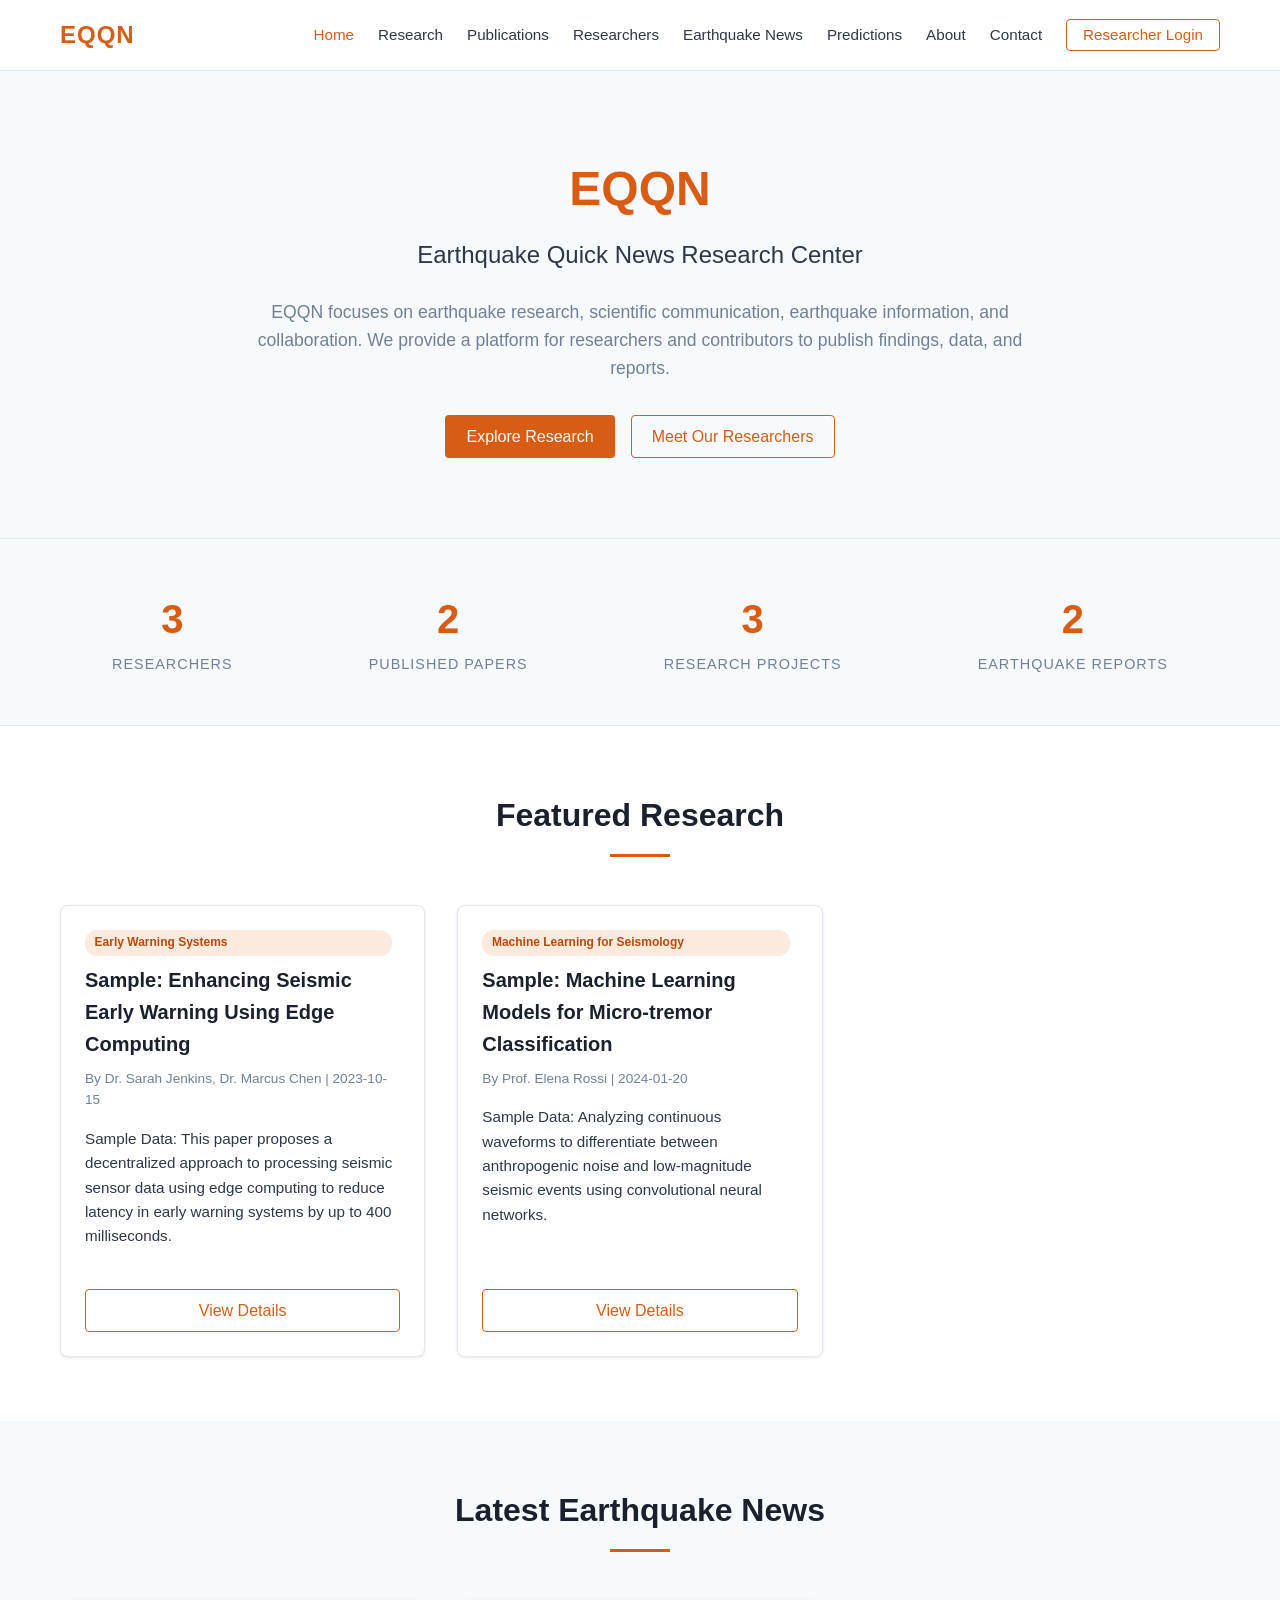
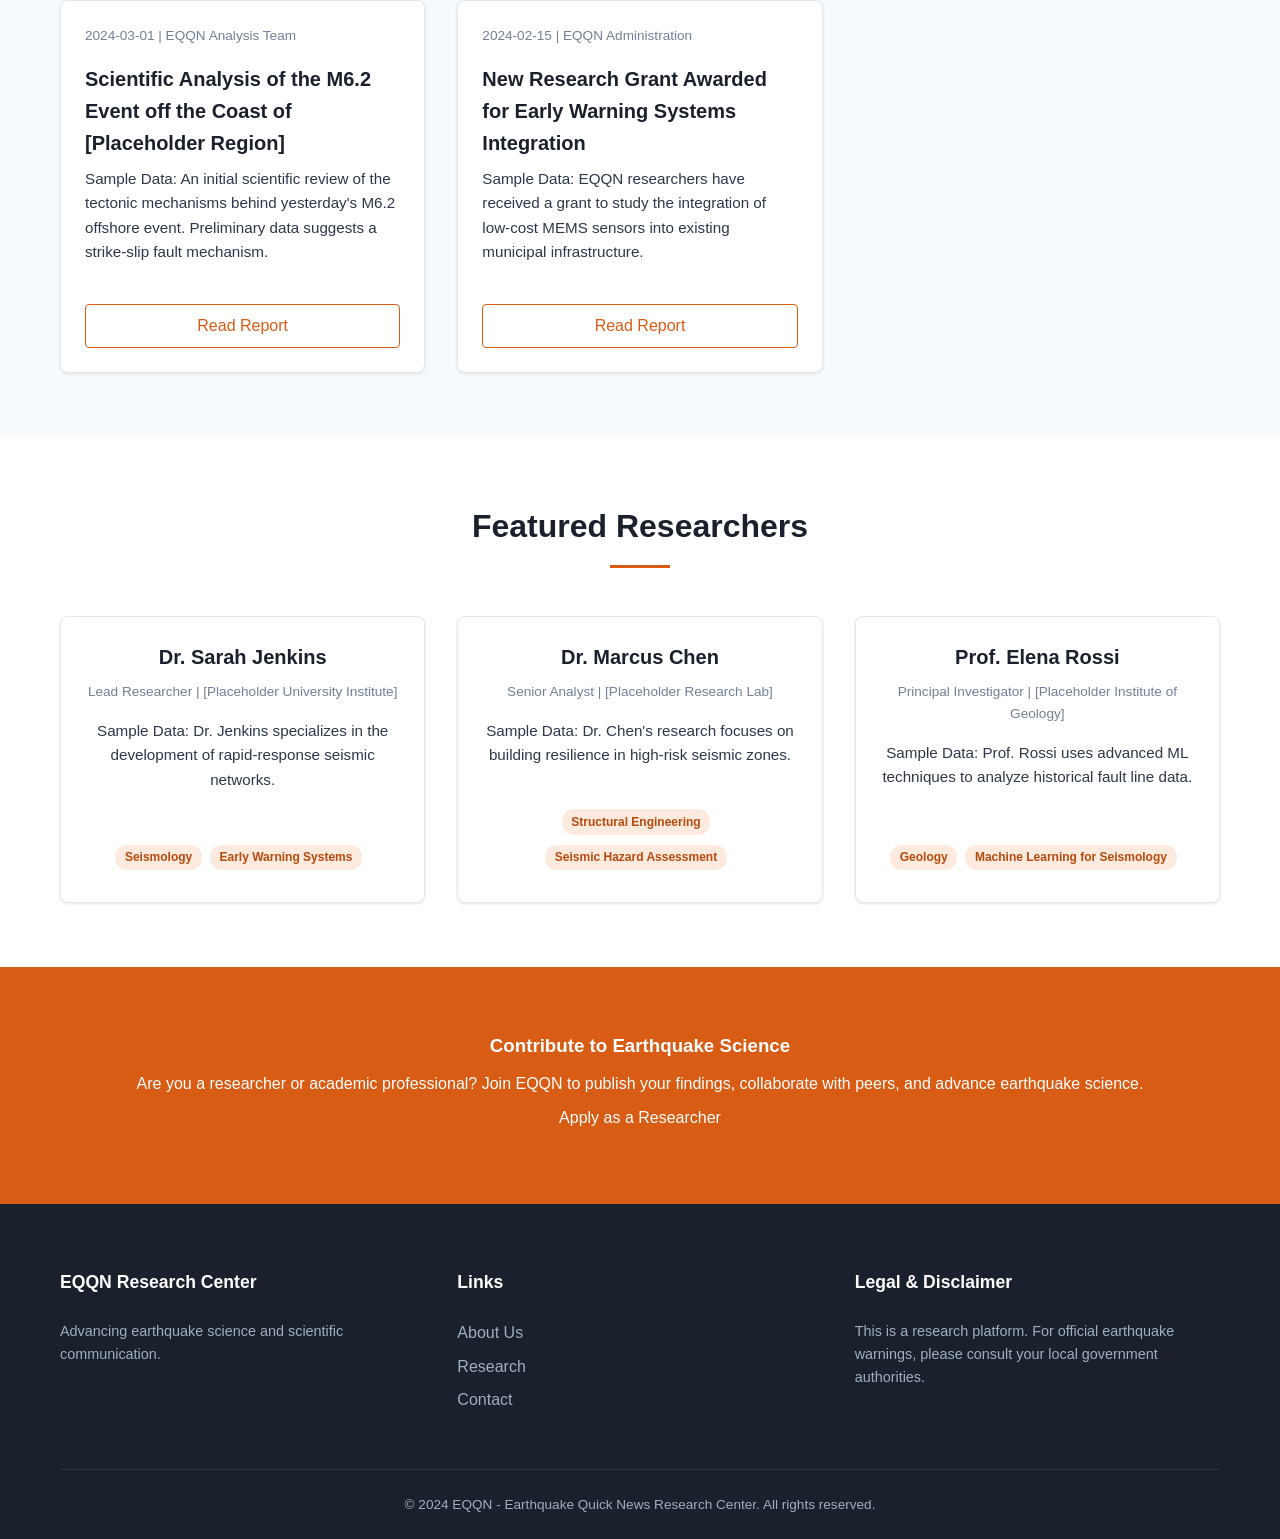
==== index.html @ 04d07c06 "Initial commit: Complete static EQQN site with UI, JSON data, and mock auth dashboard" ====
<!DOCTYPE html>
<html lang="en">
<head>
    <meta charset="UTF-8">
    <meta name="viewport" content="width=device-width, initial-scale=1.0">
    <title>EQQN | Earthquake Quick News Research Center</title>
    <meta name="description" content="EQQN is an earthquake research and information organization where researchers publish earthquake-related research, findings, news, and datasets.">
    <link rel="stylesheet" href="css/style.css">
    <link rel="stylesheet" href="css/responsive.css">
</head>
<body>
    <header>
        <div class="container">
            <div class="logo">
                <a href="index.html"><strong>EQQN</strong></a>
            </div>
            <nav id="main-nav">
                <ul>
                    <li><a href="index.html" class="active">Home</a></li>
                    <li><a href="research.html">Research</a></li>
                    <li><a href="publications.html">Publications</a></li>
                    <li><a href="researchers.html">Researchers</a></li>
                    <li><a href="news.html">Earthquake News</a></li>
                    <li><a href="predictions.html">Predictions</a></li>
                    <li><a href="about.html">About</a></li>
                    <li><a href="contact.html">Contact</a></li>
                    <li><a href="login.html" class="btn-login" id="nav-login-btn">Researcher Login</a></li>
                </ul>
                <button class="mobile-menu-btn" id="mobile-menu-btn" aria-label="Toggle Menu">&#9776;</button>
            </nav>
        </div>
    </header>

    <main>
        <!-- Hero Section -->
        <section class="hero">
            <div class="container">
                <h1>EQQN</h1>
                <h2>Earthquake Quick News Research Center</h2>
                <p>EQQN focuses on earthquake research, scientific communication, earthquake information, and collaboration. We provide a platform for researchers and contributors to publish findings, data, and reports.</p>
                <div class="hero-buttons">
                    <a href="research.html" class="btn btn-primary">Explore Research</a>
                    <a href="researchers.html" class="btn btn-secondary">Meet Our Researchers</a>
                </div>
            </div>
        </section>

        <!-- Statistics Section -->
        <section class="statistics bg-light">
            <div class="container" id="stats-container">
                <!-- Injected via JS -->
                <div class="stat-box"><span class="stat-number">--</span><span class="stat-label">Researchers</span></div>
                <div class="stat-box"><span class="stat-number">--</span><span class="stat-label">Published Papers</span></div>
                <div class="stat-box"><span class="stat-number">--</span><span class="stat-label">Research Projects</span></div>
                <div class="stat-box"><span class="stat-number">--</span><span class="stat-label">Earthquake Reports</span></div>
            </div>
        </section>

        <!-- Featured Research Section -->
        <section class="featured-research">
            <div class="container">
                <h3 class="section-title">Featured Research</h3>
                <div class="grid-container" id="featured-research-container">
                    <!-- Injected via JS -->
                    <p class="loading-text">Loading research...</p>
                </div>
            </div>
        </section>

        <!-- Latest Earthquake News Section -->
        <section class="latest-news bg-light">
            <div class="container">
                <h3 class="section-title">Latest Earthquake News</h3>
                <div class="grid-container" id="latest-news-container">
                    <!-- Injected via JS -->
                    <p class="loading-text">Loading news...</p>
                </div>
            </div>
        </section>

        <!-- Featured Researchers Section -->
        <section class="featured-researchers">
            <div class="container">
                <h3 class="section-title">Featured Researchers</h3>
                <div class="grid-container" id="featured-researchers-container">
                    <!-- Injected via JS -->
                    <p class="loading-text">Loading researchers...</p>
                </div>
            </div>
        </section>

        <!-- Call to Research -->
        <section class="call-to-action bg-accent">
            <div class="container text-center">
                <h3>Contribute to Earthquake Science</h3>
                <p>Are you a researcher or academic professional? Join EQQN to publish your findings, collaborate with peers, and advance earthquake science.</p>
                <a href="contact.html" class="btn btn-primary">Apply as a Researcher</a>
            </div>
        </section>
    </main>

    <footer>
        <div class="container">
            <div class="footer-grid">
                <div class="footer-col">
                    <h4>EQQN Research Center</h4>
                    <p>Advancing earthquake science and scientific communication.</p>
                </div>
                <div class="footer-col">
                    <h4>Links</h4>
                    <ul>
                        <li><a href="about.html">About Us</a></li>
                        <li><a href="research.html">Research</a></li>
                        <li><a href="contact.html">Contact</a></li>
                    </ul>
                </div>
                <div class="footer-col">
                    <h4>Legal & Disclaimer</h4>
                    <p>This is a research platform. For official earthquake warnings, please consult your local government authorities.</p>
                </div>
            </div>
            <div class="footer-bottom">
                <p>&copy; 2024 EQQN - Earthquake Quick News Research Center. All rights reserved.</p>
            </div>
        </div>
    </footer>

    <script src="js/main.js"></script>
    <script src="js/auth.js"></script>
</body>
</html>
---- css/style.css ----
/*
  EQQN Research Center
  Main Stylesheet
*/

:root {
    /* Brand Colors - Professional scientific orange theme */
    --primary-color: #d95c14;
    --primary-dark: #b84a0d;
    --primary-light: #fbeadd;

    /* Neutrals */
    --text-main: #2d3748;
    --text-muted: #718096;
    --bg-main: #ffffff;
    --bg-light: #f7fafc;
    --bg-dark: #1a202c;
    --border-color: #e2e8f0;

    /* Functional */
    --success: #38a169;
    --warning: #dd6b20;
    --danger: #e53e3e;
    --info: #3182ce;

    /* Typography */
    --font-sans: 'Segoe UI', Roboto, Helvetica, Arial, sans-serif;
    --font-serif: 'Georgia', 'Times New Roman', serif;

    /* UI */
    --radius-sm: 4px;
    --radius-md: 8px;
    --shadow-sm: 0 1px 3px rgba(0,0,0,0.1);
    --shadow-md: 0 4px 6px rgba(0,0,0,0.05);
    --transition: all 0.2s ease;
}

* {
    box-sizing: border-box;
    margin: 0;
    padding: 0;
}

body {
    font-family: var(--font-sans);
    color: var(--text-main);
    line-height: 1.6;
    background-color: var(--bg-main);
}

h1, h2, h3, h4, h5, h6 {
    color: var(--bg-dark);
    margin-bottom: 0.5em;
    font-weight: 600;
}

a {
    color: var(--primary-color);
    text-decoration: none;
    transition: var(--transition);
}

a:hover {
    color: var(--primary-dark);
}

/* Layout Utilities */
.container {
    max-width: 1200px;
    margin: 0 auto;
    padding: 0 20px;
}

.text-center { text-align: center; }
.text-sm { font-size: 0.875rem; }
.text-muted { color: var(--text-muted); }
.mb-3 { margin-bottom: 1rem; }
.mt-3 { margin-top: 1rem; }
.bg-light { background-color: var(--bg-light); }
.bg-accent { background-color: var(--primary-color); color: white; }
.bg-accent h3, .bg-accent p { color: white; }

/* Buttons */
.btn {
    display: inline-block;
    padding: 0.5rem 1.25rem;
    border-radius: var(--radius-sm);
    font-weight: 500;
    cursor: pointer;
    text-align: center;
    transition: var(--transition);
    border: 1px solid transparent;
}

.btn-primary {
    background-color: var(--primary-color);
    color: white;
}

.btn-primary:hover {
    background-color: var(--primary-dark);
    color: white;
}

.btn-secondary {
    background-color: transparent;
    color: var(--primary-color);
    border-color: var(--primary-color);
}

.btn-secondary:hover {
    background-color: var(--primary-light);
}

.w-100 { width: 100%; }

/* Header & Navigation */
header {
    background-color: white;
    border-bottom: 1px solid var(--border-color);
    position: sticky;
    top: 0;
    z-index: 1000;
}

header .container {
    display: flex;
    justify-content: space-between;
    align-items: center;
    height: 70px;
}

.logo a {
    font-size: 1.5rem;
    color: var(--primary-color);
    letter-spacing: 1px;
}

nav ul {
    list-style: none;
    display: flex;
    align-items: center;
    gap: 1.5rem;
}

nav a {
    color: var(--text-main);
    font-weight: 500;
    font-size: 0.95rem;
}

nav a:hover, nav a.active {
    color: var(--primary-color);
}

.btn-login {
    border: 1px solid var(--primary-color);
    padding: 0.4rem 1rem;
    border-radius: var(--radius-sm);
    color: var(--primary-color);
}

.btn-login:hover {
    background-color: var(--primary-color);
    color: white;
}

.mobile-menu-btn {
    display: none;
    background: none;
    border: none;
    font-size: 1.5rem;
    cursor: pointer;
    color: var(--text-main);
}

/* Hero Section */
.hero {
    padding: 5rem 0;
    text-align: center;
    background-color: var(--bg-light);
    border-bottom: 1px solid var(--border-color);
}

.hero h1 {
    font-size: 3rem;
    color: var(--primary-color);
    margin-bottom: 0.5rem;
}

.hero h2 {
    font-size: 1.5rem;
    color: var(--text-main);
    margin-bottom: 1.5rem;
    font-weight: 400;
}

.hero p {
    max-width: 800px;
    margin: 0 auto 2rem;
    font-size: 1.1rem;
    color: var(--text-muted);
}

.hero-buttons {
    display: flex;
    justify-content: center;
    gap: 1rem;
}

/* Sections General */
section {
    padding: 4rem 0;
}

.section-title {
    text-align: center;
    font-size: 2rem;
    margin-bottom: 3rem;
    position: relative;
    padding-bottom: 1rem;
}

.section-title::after {
    content: '';
    position: absolute;
    bottom: 0;
    left: 50%;
    transform: translateX(-50%);
    width: 60px;
    height: 3px;
    background-color: var(--primary-color);
}

/* Grid System */
.grid-container {
    display: grid;
    grid-template-columns: repeat(auto-fill, minmax(300px, 1fr));
    gap: 2rem;
}

/* Cards */
.card {
    background: white;
    border-radius: var(--radius-md);
    border: 1px solid var(--border-color);
    padding: 1.5rem;
    box-shadow: var(--shadow-sm);
    transition: var(--transition);
    display: flex;
    flex-direction: column;
}

.card:hover {
    box-shadow: var(--shadow-md);
    transform: translateY(-2px);
}

.card-title {
    font-size: 1.25rem;
    margin-bottom: 0.5rem;
}

.card-meta {
    font-size: 0.85rem;
    color: var(--text-muted);
    margin-bottom: 1rem;
}

.card-desc {
    font-size: 0.95rem;
    margin-bottom: 1.5rem;
    flex-grow: 1;
}

.tag {
    display: inline-block;
    padding: 0.2rem 0.6rem;
    background-color: var(--primary-light);
    color: var(--primary-dark);
    border-radius: 12px;
    font-size: 0.75rem;
    font-weight: 600;
    margin-right: 0.5rem;
    margin-bottom: 0.5rem;
}

/* Statistics */
.statistics {
    padding: 3rem 0;
    border-bottom: 1px solid var(--border-color);
}

.statistics .container {
    display: flex;
    justify-content: space-around;
    flex-wrap: wrap;
    gap: 2rem;
}

.stat-box {
    text-align: center;
}

.stat-number {
    display: block;
    font-size: 2.5rem;
    font-weight: 700;
    color: var(--primary-color);
}

.stat-label {
    font-size: 0.9rem;
    color: var(--text-muted);
    text-transform: uppercase;
    letter-spacing: 1px;
}

/* Footer */
footer {
    background-color: var(--bg-dark);
    color: white;
    padding: 4rem 0 0;
}

.footer-grid {
    display: grid;
    grid-template-columns: repeat(auto-fit, minmax(250px, 1fr));
    gap: 2rem;
    margin-bottom: 3rem;
}

.footer-col h4 {
    color: white;
    margin-bottom: 1.5rem;
    font-size: 1.1rem;
}

.footer-col p {
    color: #a0aec0;
    font-size: 0.9rem;
}

.footer-col ul {
    list-style: none;
}

.footer-col ul li {
    margin-bottom: 0.5rem;
}

.footer-col a {
    color: #a0aec0;
}

.footer-col a:hover {
    color: var(--primary-color);
}

.footer-bottom {
    border-top: 1px solid #2d3748;
    padding: 1.5rem 0;
    text-align: center;
    color: #a0aec0;
    font-size: 0.85rem;
}

/* Pages generic styles */
.page-header {
    background-color: var(--primary-light);
    padding: 4rem 0;
    text-align: center;
    border-bottom: 1px solid var(--border-color);
}

.page-header h1 {
    font-size: 2.5rem;
    color: var(--primary-dark);
}

.page-header p {
    color: var(--text-muted);
    font-size: 1.1rem;
}

.content-section {
    padding: 4rem 0;
}

.content-block {
    max-width: 800px;
    margin: 0 auto 3rem;
}

.styled-list {
    list-style-type: disc;
    margin-left: 2rem;
    margin-top: 1rem;
}

.styled-list li {
    margin-bottom: 0.5rem;
}

/* Forms & Filters */
.filter-controls {
    display: flex;
    gap: 1rem;
    margin-bottom: 2rem;
    flex-wrap: wrap;
}

.filter-controls input,
.filter-controls select,
.standard-form input,
.standard-form select,
.standard-form textarea {
    padding: 0.6rem 1rem;
    border: 1px solid var(--border-color);
    border-radius: var(--radius-sm);
    font-family: inherit;
    font-size: 0.95rem;
}

.filter-controls input {
    flex-grow: 1;
    min-width: 250px;
}

.standard-form .form-group {
    margin-bottom: 1.5rem;
}

.standard-form label {
    display: block;
    margin-bottom: 0.5rem;
    font-weight: 500;
}

.standard-form input,
.standard-form select,
.standard-form textarea {
    width: 100%;
}

.auth-section {
    min-height: calc(100vh - 70px - 200px);
    display: flex;
    align-items: center;
    justify-content: center;
}

.auth-card {
    max-width: 400px;
    margin: 0 auto;
    width: 100%;
}

/* Directory Lists (for Publications/News) */
.list-container {
    display: flex;
    flex-direction: column;
    gap: 1.5rem;
}

.list-item {
    background: white;
    border: 1px solid var(--border-color);
    border-radius: var(--radius-sm);
    padding: 1.5rem;
}

.list-item h4 {
    margin-bottom: 0.5rem;
    color: var(--primary-dark);
}

/* Warnings & Disclaimers */
.disclaimer-box {
    background-color: var(--bg-light);
    border-left: 4px solid var(--primary-color);
    padding: 1rem;
    border-radius: 0 var(--radius-sm) var(--radius-sm) 0;
}

.warning-box {
    background-color: #fffaf0;
    border-left-color: var(--warning);
}

.loading-text {
    text-align: center;
    color: var(--text-muted);
    font-style: italic;
    grid-column: 1 / -1;
}
---- css/responsive.css ----
/* Responsive Styles for EQQN */

@media (max-width: 992px) {
    .grid-container {
        grid-template-columns: repeat(auto-fill, minmax(250px, 1fr));
    }
}

@media (max-width: 768px) {
    /* Header & Navigation Mobile */
    .mobile-menu-btn {
        display: block;
    }

    nav ul {
        display: none;
        flex-direction: column;
        position: absolute;
        top: 70px;
        left: 0;
        right: 0;
        background-color: white;
        border-bottom: 1px solid var(--border-color);
        padding: 1rem 0;
        box-shadow: var(--shadow-sm);
    }

    nav ul.show {
        display: flex;
    }

    nav ul li {
        width: 100%;
        text-align: center;
        padding: 0.5rem 0;
    }

    .btn-login {
        display: inline-block;
        margin-top: 0.5rem;
    }

    /* Hero */
    .hero {
        padding: 3rem 0;
    }

    .hero h1 {
        font-size: 2.2rem;
    }

    .hero h2 {
        font-size: 1.2rem;
    }

    .hero-buttons {
        flex-direction: column;
        padding: 0 20px;
    }

    /* Filters */
    .filter-controls {
        flex-direction: column;
    }

    .filter-controls input,
    .filter-controls select {
        width: 100%;
    }

    /* Statistics */
    .stat-box {
        width: 45%;
    }

    /* Footer */
    .footer-grid {
        grid-template-columns: 1fr;
        text-align: center;
    }
}

@media (max-width: 480px) {
    .grid-container {
        grid-template-columns: 1fr;
    }

    .stat-box {
        width: 100%;
        margin-bottom: 1rem;
    }

    .page-header h1 {
        font-size: 2rem;
    }
}
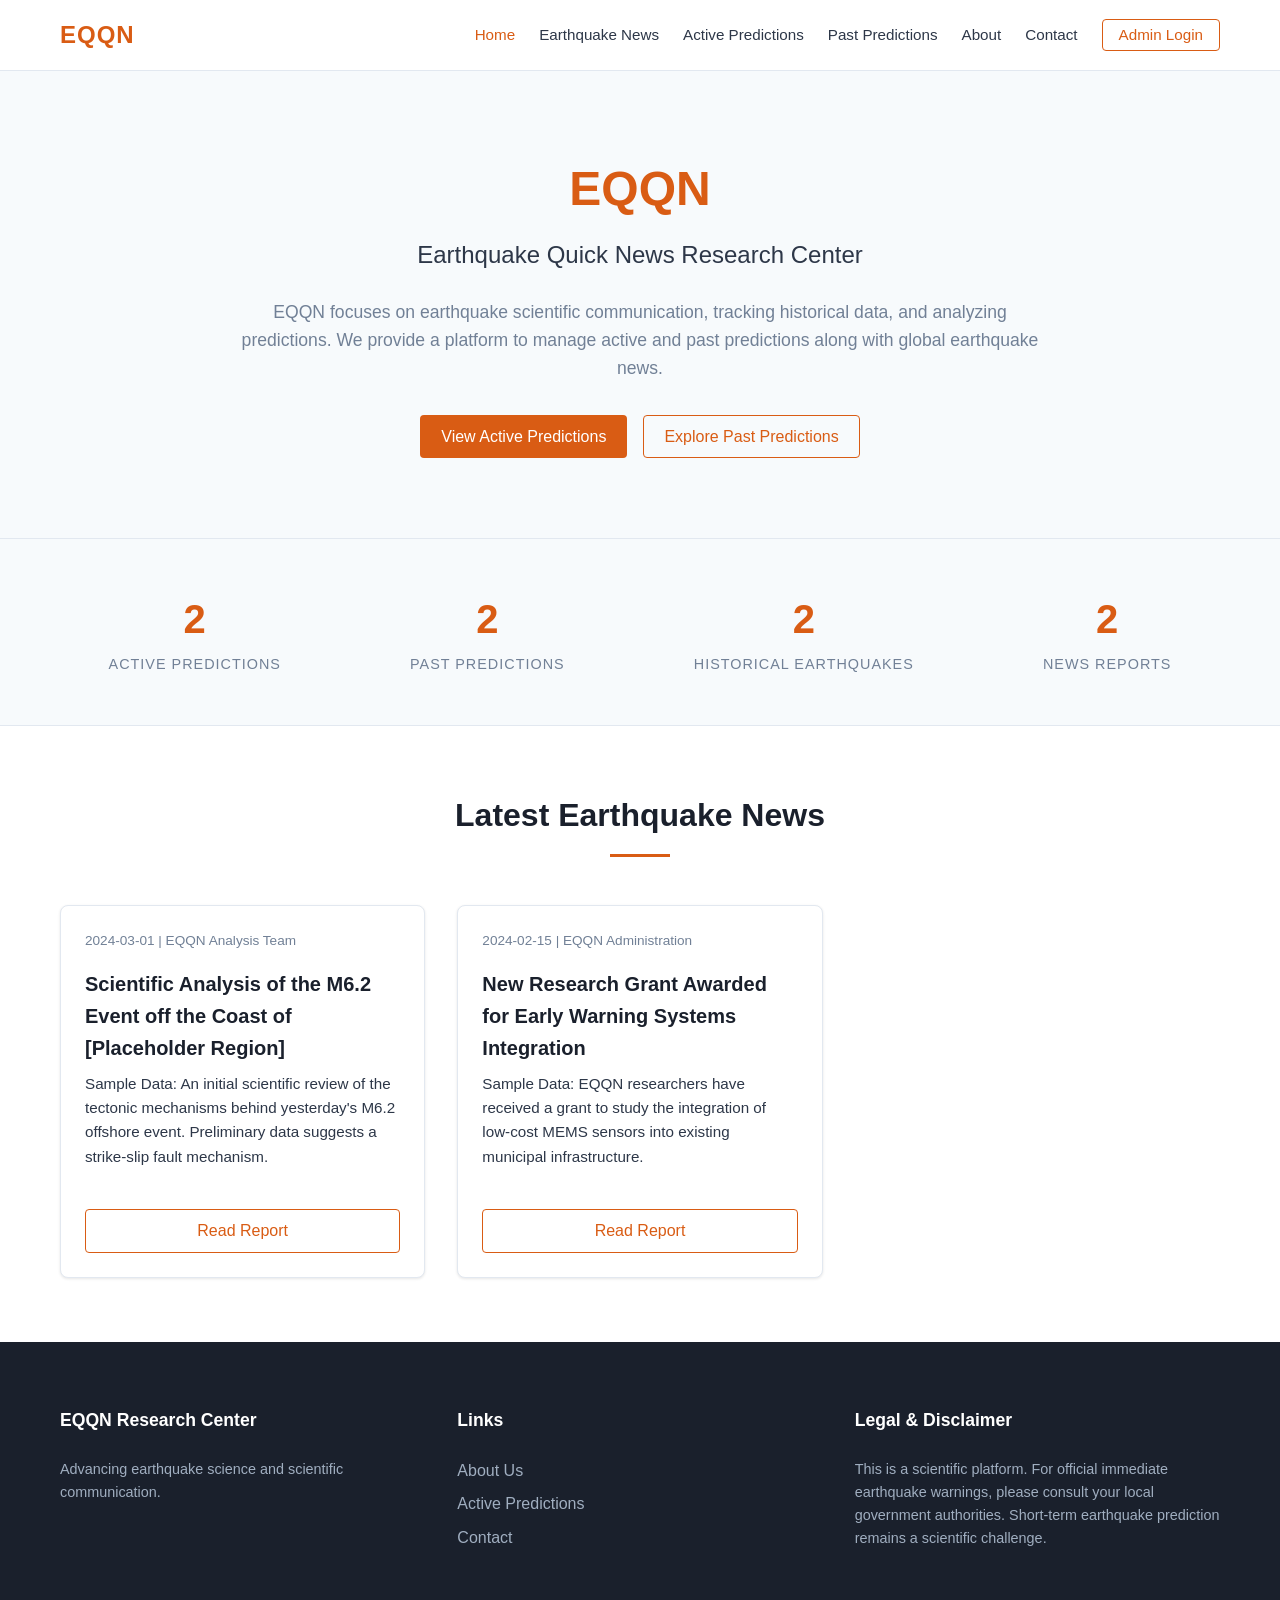
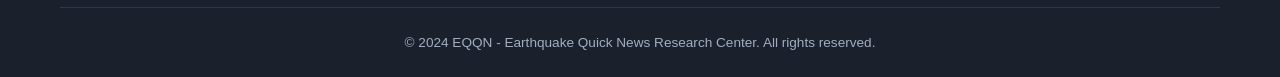
==== commit ee9de2cc: "Refactor EQQN to focus on Active and Past Predictions instead of Research - Removed `research.html`," ====
--- a/index.html
+++ b/index.html
@@ -4,7 +4,7 @@
     <meta charset="UTF-8">
     <meta name="viewport" content="width=device-width, initial-scale=1.0">
     <title>EQQN | Earthquake Quick News Research Center</title>
-    <meta name="description" content="EQQN is an earthquake research and information organization where researchers publish earthquake-related research, findings, news, and datasets.">
+    <meta name="description" content="EQQN is an earthquake organization tracking historical earthquake data and scientific predictions.">
     <link rel="stylesheet" href="css/style.css">
     <link rel="stylesheet" href="css/responsive.css">
 </head>
@@ -17,14 +17,12 @@
             <nav id="main-nav">
                 <ul>
                     <li><a href="index.html" class="active">Home</a></li>
-                    <li><a href="research.html">Research</a></li>
-                    <li><a href="publications.html">Publications</a></li>
-                    <li><a href="researchers.html">Researchers</a></li>
                     <li><a href="news.html">Earthquake News</a></li>
-                    <li><a href="predictions.html">Predictions</a></li>
+                    <li><a href="predictions.html">Active Predictions</a></li>
+                    <li><a href="past-predictions.html">Past Predictions</a></li>
                     <li><a href="about.html">About</a></li>
                     <li><a href="contact.html">Contact</a></li>
-                    <li><a href="login.html" class="btn-login" id="nav-login-btn">Researcher Login</a></li>
+                    <li><a href="login.html" class="btn-login" id="nav-login-btn">Admin Login</a></li>
                 </ul>
                 <button class="mobile-menu-btn" id="mobile-menu-btn" aria-label="Toggle Menu">&#9776;</button>
             </nav>
@@ -37,10 +35,10 @@
             <div class="container">
                 <h1>EQQN</h1>
                 <h2>Earthquake Quick News Research Center</h2>
-                <p>EQQN focuses on earthquake research, scientific communication, earthquake information, and collaboration. We provide a platform for researchers and contributors to publish findings, data, and reports.</p>
+                <p>EQQN focuses on earthquake scientific communication, tracking historical data, and analyzing predictions. We provide a platform to manage active and past predictions along with global earthquake news.</p>
                 <div class="hero-buttons">
-                    <a href="research.html" class="btn btn-primary">Explore Research</a>
-                    <a href="researchers.html" class="btn btn-secondary">Meet Our Researchers</a>
+                    <a href="predictions.html" class="btn btn-primary">View Active Predictions</a>
+                    <a href="past-predictions.html" class="btn btn-secondary">Explore Past Predictions</a>
                 </div>
             </div>
         </section>
@@ -49,52 +47,21 @@
         <section class="statistics bg-light">
             <div class="container" id="stats-container">
                 <!-- Injected via JS -->
-                <div class="stat-box"><span class="stat-number">--</span><span class="stat-label">Researchers</span></div>
-                <div class="stat-box"><span class="stat-number">--</span><span class="stat-label">Published Papers</span></div>
-                <div class="stat-box"><span class="stat-number">--</span><span class="stat-label">Research Projects</span></div>
-                <div class="stat-box"><span class="stat-number">--</span><span class="stat-label">Earthquake Reports</span></div>
-            </div>
-        </section>
-
-        <!-- Featured Research Section -->
-        <section class="featured-research">
-            <div class="container">
-                <h3 class="section-title">Featured Research</h3>
-                <div class="grid-container" id="featured-research-container">
-                    <!-- Injected via JS -->
-                    <p class="loading-text">Loading research...</p>
-                </div>
+                <div class="stat-box"><span class="stat-number">--</span><span class="stat-label">Active Predictions</span></div>
+                <div class="stat-box"><span class="stat-number">--</span><span class="stat-label">Past Predictions</span></div>
+                <div class="stat-box"><span class="stat-number">--</span><span class="stat-label">Historical Earthquakes</span></div>
+                <div class="stat-box"><span class="stat-number">--</span><span class="stat-label">News Reports</span></div>
             </div>
         </section>
 
         <!-- Latest Earthquake News Section -->
-        <section class="latest-news bg-light">
+        <section class="latest-news">
             <div class="container">
                 <h3 class="section-title">Latest Earthquake News</h3>
                 <div class="grid-container" id="latest-news-container">
                     <!-- Injected via JS -->
                     <p class="loading-text">Loading news...</p>
                 </div>
-            </div>
-        </section>
-
-        <!-- Featured Researchers Section -->
-        <section class="featured-researchers">
-            <div class="container">
-                <h3 class="section-title">Featured Researchers</h3>
-                <div class="grid-container" id="featured-researchers-container">
-                    <!-- Injected via JS -->
-                    <p class="loading-text">Loading researchers...</p>
-                </div>
-            </div>
-        </section>
-
-        <!-- Call to Research -->
-        <section class="call-to-action bg-accent">
-            <div class="container text-center">
-                <h3>Contribute to Earthquake Science</h3>
-                <p>Are you a researcher or academic professional? Join EQQN to publish your findings, collaborate with peers, and advance earthquake science.</p>
-                <a href="contact.html" class="btn btn-primary">Apply as a Researcher</a>
             </div>
         </section>
     </main>
@@ -110,13 +77,13 @@
                     <h4>Links</h4>
                     <ul>
                         <li><a href="about.html">About Us</a></li>
-                        <li><a href="research.html">Research</a></li>
+                        <li><a href="predictions.html">Active Predictions</a></li>
                         <li><a href="contact.html">Contact</a></li>
                     </ul>
                 </div>
                 <div class="footer-col">
                     <h4>Legal & Disclaimer</h4>
-                    <p>This is a research platform. For official earthquake warnings, please consult your local government authorities.</p>
+                    <p>This is a scientific platform. For official immediate earthquake warnings, please consult your local government authorities. Short-term earthquake prediction remains a scientific challenge.</p>
                 </div>
             </div>
             <div class="footer-bottom">
@@ -128,4 +95,4 @@
     <script src="js/main.js"></script>
     <script src="js/auth.js"></script>
 </body>
-</html>+</html>
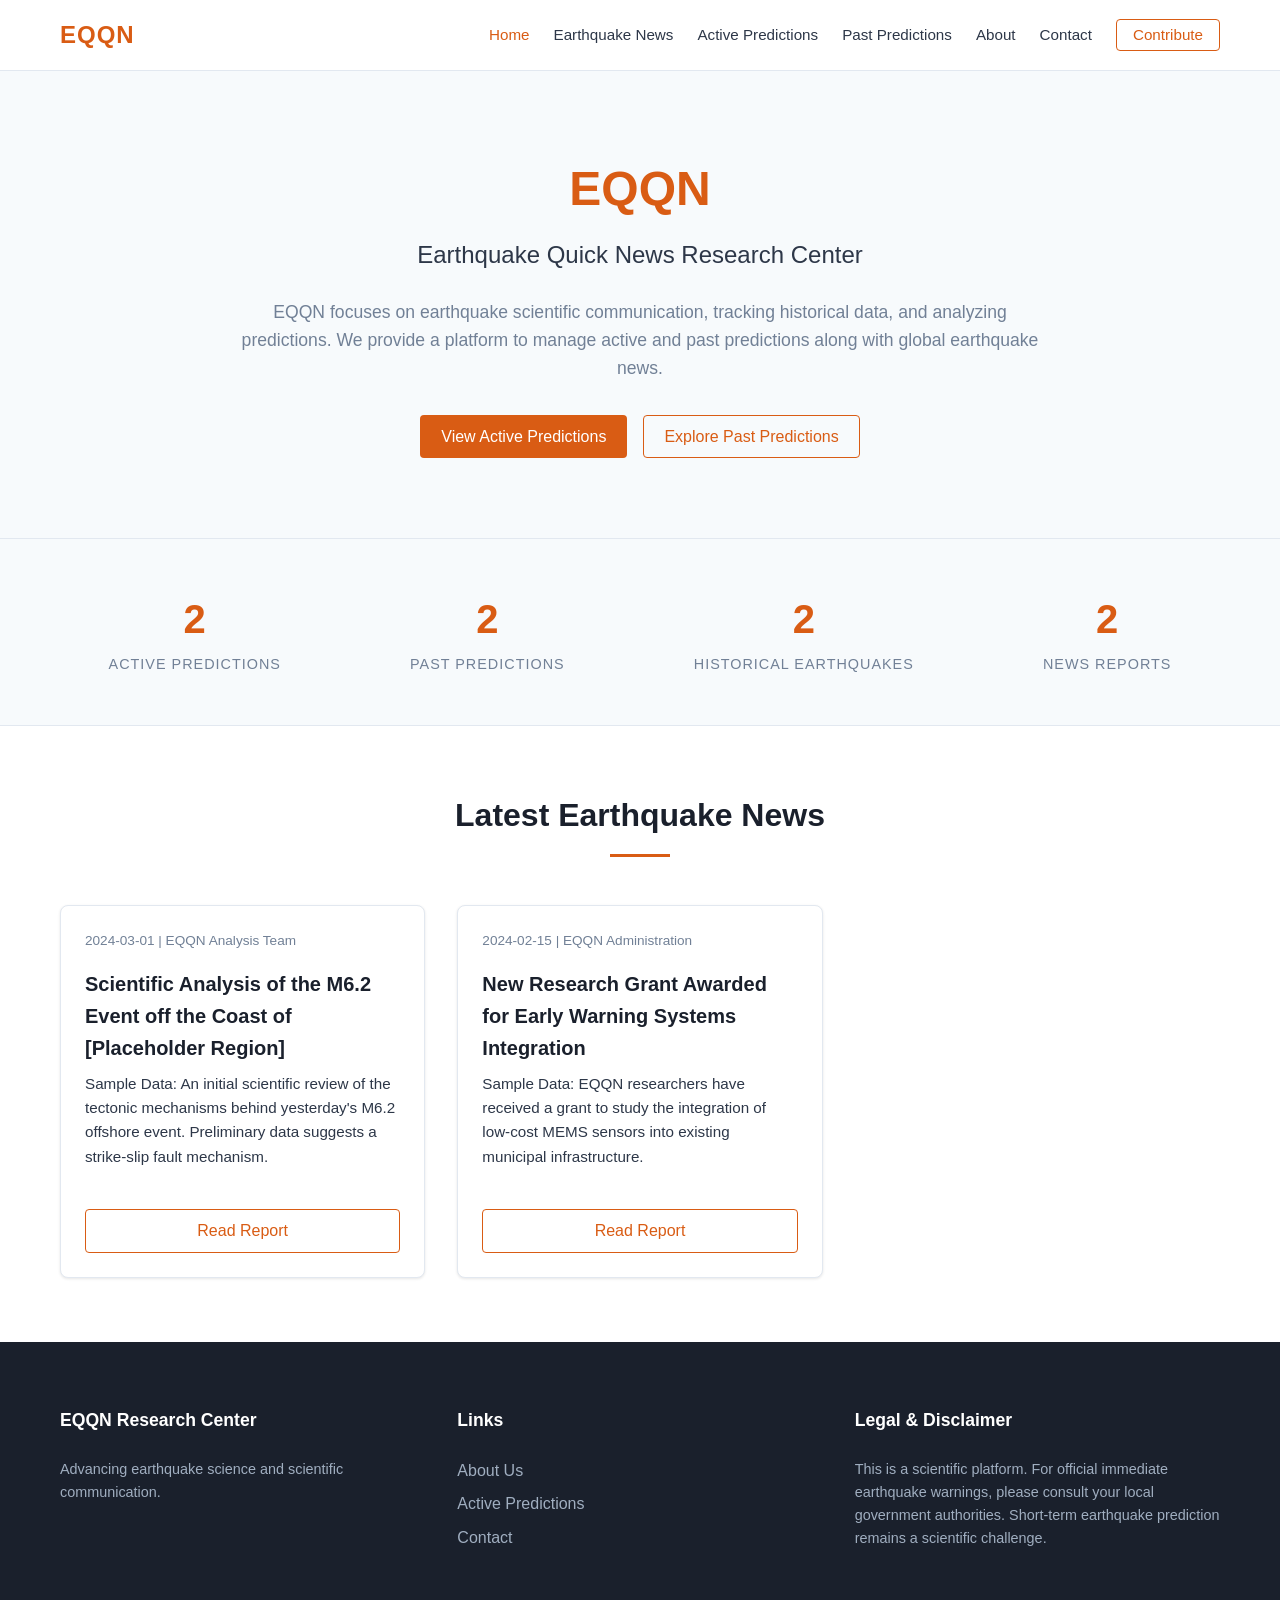
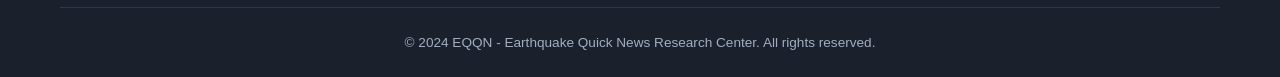
==== commit bd26d681: "I have removed the mock login portal and implemented a Git-based contribution workflow. Here is a su" ====
--- a/index.html
+++ b/index.html
@@ -22,13 +22,12 @@
                     <li><a href="past-predictions.html">Past Predictions</a></li>
                     <li><a href="about.html">About</a></li>
                     <li><a href="contact.html">Contact</a></li>
-                    <li><a href="login.html" class="btn-login" id="nav-login-btn">Admin Login</a></li>
+                    <li><a href="contribute.html" class="btn-login" id="nav-contribute-btn">Contribute</a></li>
                 </ul>
                 <button class="mobile-menu-btn" id="mobile-menu-btn" aria-label="Toggle Menu">&#9776;</button>
             </nav>
         </div>
     </header>
-
     <main>
         <!-- Hero Section -->
         <section class="hero">
@@ -42,7 +41,6 @@
                 </div>
             </div>
         </section>
-
         <!-- Statistics Section -->
         <section class="statistics bg-light">
             <div class="container" id="stats-container">
@@ -53,7 +51,6 @@
                 <div class="stat-box"><span class="stat-number">--</span><span class="stat-label">News Reports</span></div>
             </div>
         </section>
-
         <!-- Latest Earthquake News Section -->
         <section class="latest-news">
             <div class="container">
@@ -65,7 +62,6 @@
             </div>
         </section>
     </main>
-
     <footer>
         <div class="container">
             <div class="footer-grid">
@@ -91,8 +87,6 @@
             </div>
         </div>
     </footer>
-
     <script src="js/main.js"></script>
-    <script src="js/auth.js"></script>
 </body>
 </html>
